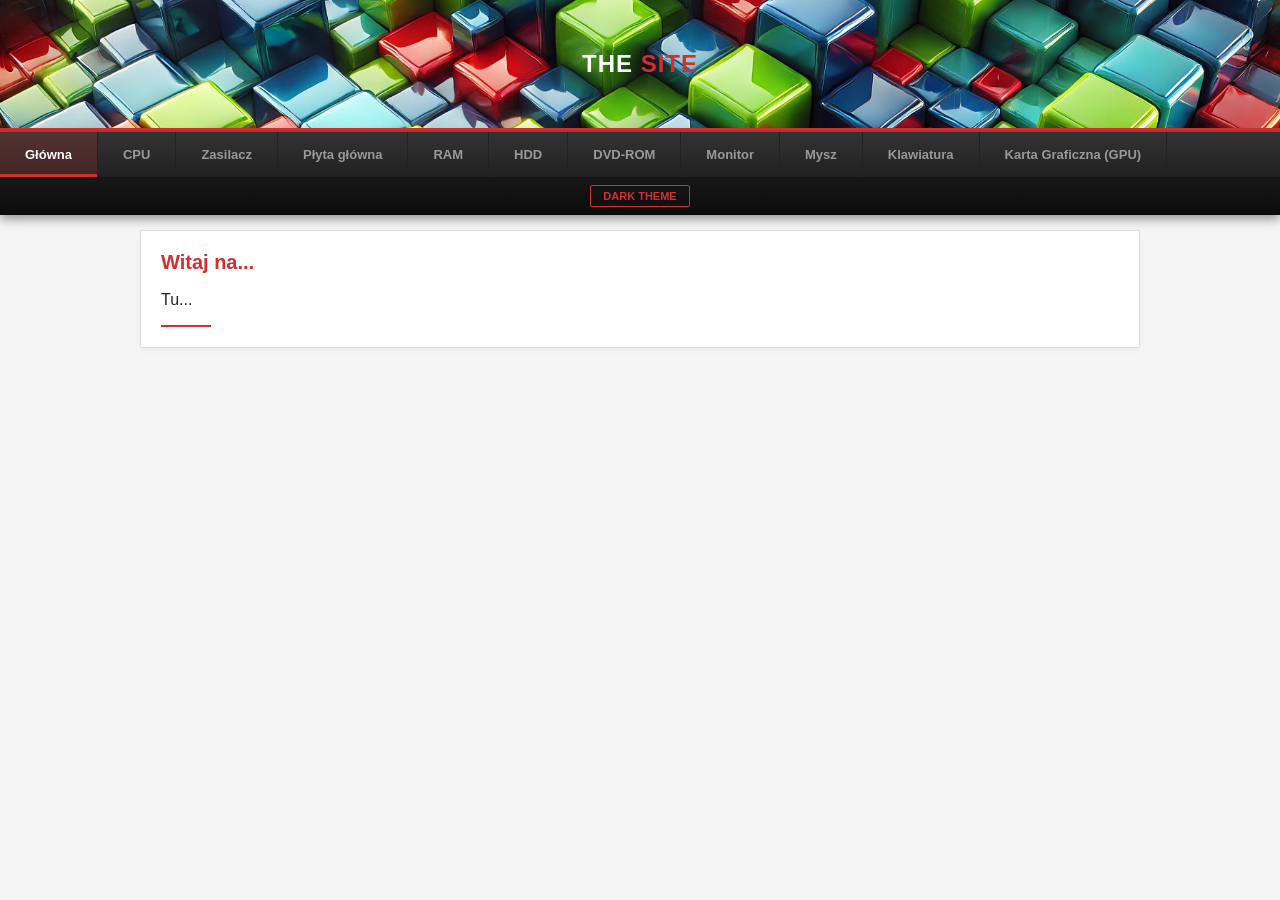
==== index.html @ 6a2832d3 "Edit files" ====
<!DOCTYPE html>
<html lang="pl">
<head>
    <meta charset="UTF-8">
    <meta name="viewport" content="width=device-width, initial-scale=1.0, maximum-scale=1.0, user-scalable=no"> 
    <title>The Site - Strona Główna</title> 
    <link rel="stylesheet" href="css/style.css">
</head>
<body class="light-theme">

    <header>
        <div class="container">
            <h1>The <span>Site</span></h1>
        </div>
    </header>

    <nav>
        <div class="nav-scroll-wrapper">
            <ul class="nav-links">
                <li><a href="index.html" class="active">Główna</a></li>
                <li><a href="pages/cpu.html">CPU</a></li>
                <li><a href="pages/power.html">Zasilacz</a></li>
                <li><a href="pages/motherboard.html">Płyta główna</a></li>
                <li><a href="pages/ram.html">RAM</a></li>
                <li><a href="pages/hdd.html">HDD</a></li>
                <li><a href="pages/dvdrom.html">DVD-ROM</a></li>
                <li><a href="pages/monitor.html">Monitor</a></li>
                <li><a href="pages/mouse.html">Mysz</a></li>
                <li><a href="pages/keyboard.html">Klawiatura</a></li>
                <li><a href="pages/gpu.html">Karta Graficzna (GPU)</a></li>
            </ul>
        </div>
        <div class="theme-bar">
            <button id="theme-toggle">Dark theme</button>
        </div>
    </nav>

    <main class="container">
        <div class="main-box">
            <h2>Witaj na...</h2>
            <p>Tu...</p>
            <div class="accent-line"></div>
        </div>
    </main>

    <script src="js/theme.js"></script>
    
</body>
</html>
---- css/style.css ----
:root {
    --bg-header: #1a1a1a;
    --bg-body: #f5f5f5;
    --card: #ffffff;
    --text: #222222;
    --accent: #d32f2f;
    --nav-grad: linear-gradient(to bottom, #333, #111);
    --border: #dddddd;
}

.dark-theme {
    --bg-header: #000000;
    --bg-body: #121212;
    --card: #1e1e1e;
    --text: #eeeeee;
    --border: #333333;
}

body {
    font-family: "Segoe UI", Tahoma, sans-serif;
    background-color: var(--bg-body);
    color: var(--text);
    margin: 0;
}

.container {
    max-width: 1000px;
    margin: 0 auto;
    padding: 0 10px;
}

header {
    background-image: url(../assets/bg.jpg);
    background-position: center;
    background-repeat: no-repeat;
    background-size: cover;
    
    color: white;
    padding: 50px 0;
    text-align: center;
    border-bottom: 4px solid var(--accent);
}

header h1 { 
    margin: 0; 
    font-size: 24px; 
    letter-spacing: 1px; 
    text-transform: uppercase; 
}

header h1 span { 
    color: var(--accent); 
}

nav {
    background: var(--nav-grad);
    box-shadow: 0 4px 10px rgba(0,0,0,0.4);
}

.nav-scroll-wrapper {
    overflow-x: auto;
    white-space: nowrap;
}

.nav-links {
    display: inline-flex;
    list-style: none;
    margin: 0; padding: 0;
}

.nav-links li a {
    display: block;
    padding: 15px 25px;
    color: #999;
    text-decoration: none;
    font-size: 13px;
    font-weight: bold;
    border-right: 1px solid #222;
}

.nav-links li a.active {
    color: white;
    background: rgba(211, 47, 47, 0.2);
    box-shadow: inset 0 -3px 0 var(--accent);
}

.theme-bar {
    background: rgba(0,0,0,0.3);
    padding: 8px;
    text-align: center;
}

#theme-toggle {
    background: transparent;
    color: var(--accent);
    border: 1px solid var(--accent);
    padding: 4px 12px;
    border-radius: 2px;
    font-size: 11px;
    font-weight: bold;
    cursor: pointer;
    text-transform: uppercase;
}

.main-box {
    background: var(--card);
    margin: 15px 0;
    padding: 20px;
    border-radius: 2px;
    border: 1px solid var(--border);
    box-shadow: 0 2px 5px rgba(0,0,0,0.05);
}

h2 { 
    color: var(--accent); 
    font-size: 20px; 
    margin-top: 0; 
}

.accent-line { 
    height: 2px; 
    background: var(--accent); 
    width: 50px; 
    margin-top: 10px; 
}

.component-layout { 
    display: flex; 
    flex-direction: column; 
    gap: 20px; 
}

.image-column img {
    width: 100%;
    border: 1px solid var(--border);
    padding: 4px;
    background: #fff;
}

.location-info {
    background: rgba(211, 47, 47, 0.05);
    border-left: 4px solid var(--accent);
    padding: 12px;
    margin-top: 15px;
    font-size: 14px;
}

@media (min-width: 600px) {
    .component-layout { flex-direction: row; }
    .image-column { flex: 1; }
    .info-column { flex: 2; }
}
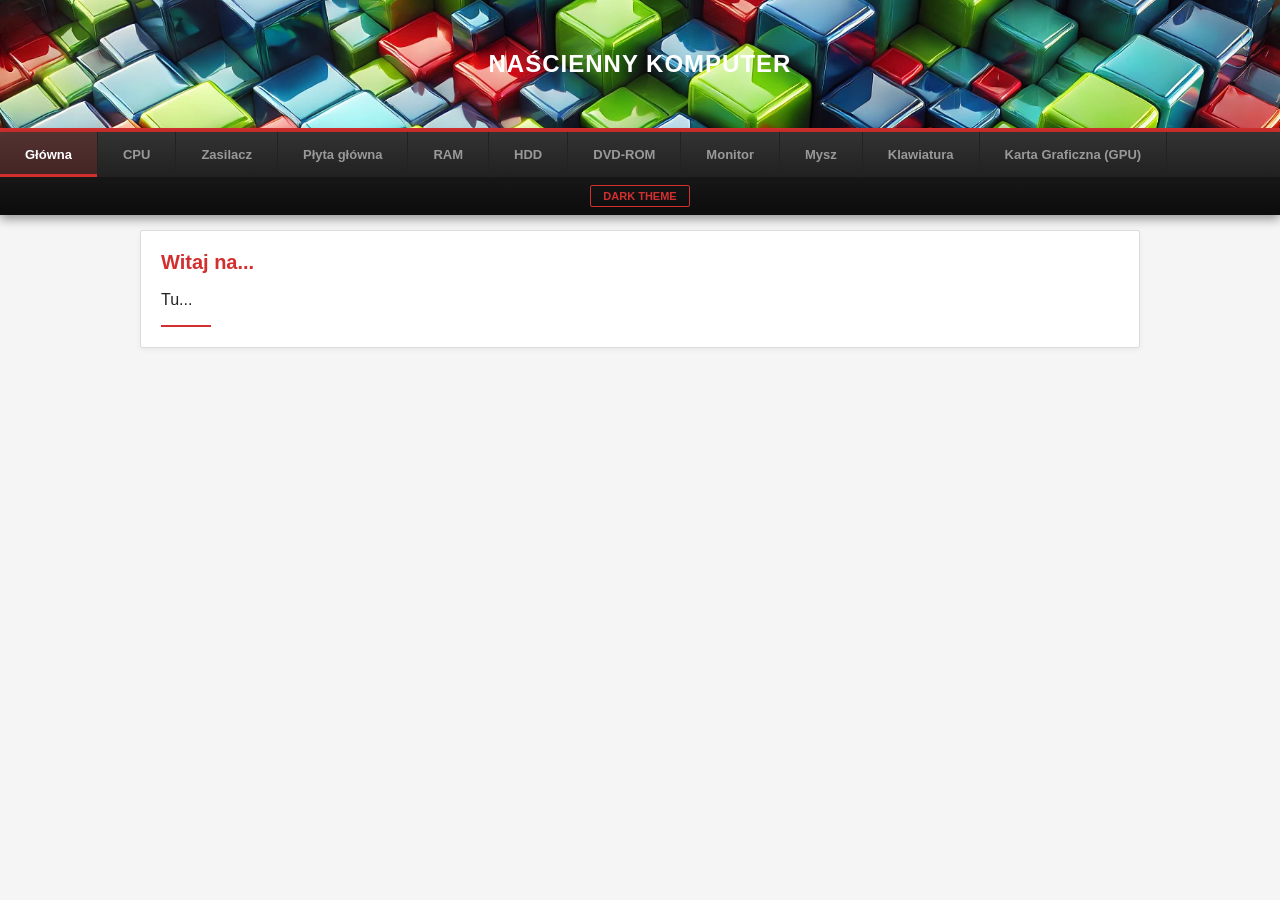
==== commit 31658ce5: "Update index.html" ====
--- a/index.html
+++ b/index.html
@@ -3,14 +3,14 @@
 <head>
     <meta charset="UTF-8">
     <meta name="viewport" content="width=device-width, initial-scale=1.0, maximum-scale=1.0, user-scalable=no"> 
-    <title>The Site - Strona Główna</title> 
+    <title>Naścienny komputer - Strona Główna</title> 
     <link rel="stylesheet" href="css/style.css">
 </head>
 <body class="light-theme">
 
     <header>
         <div class="container">
-            <h1>The <span>Site</span></h1>
+            <h1>Naścienny komputer</h1>
         </div>
     </header>
 
@@ -46,4 +46,4 @@
     <script src="js/theme.js"></script>
     
 </body>
-</html>+</html>
--- a/css/style.css
+++ b/css/style.css
@@ -137,7 +137,7 @@
     background: #fff;
 }
 
-.location-info {
+.interesting_fact {
     background: rgba(211, 47, 47, 0.05);
     border-left: 4px solid var(--accent);
     padding: 12px;
@@ -149,4 +149,4 @@
     .component-layout { flex-direction: row; }
     .image-column { flex: 1; }
     .info-column { flex: 2; }
-}+}
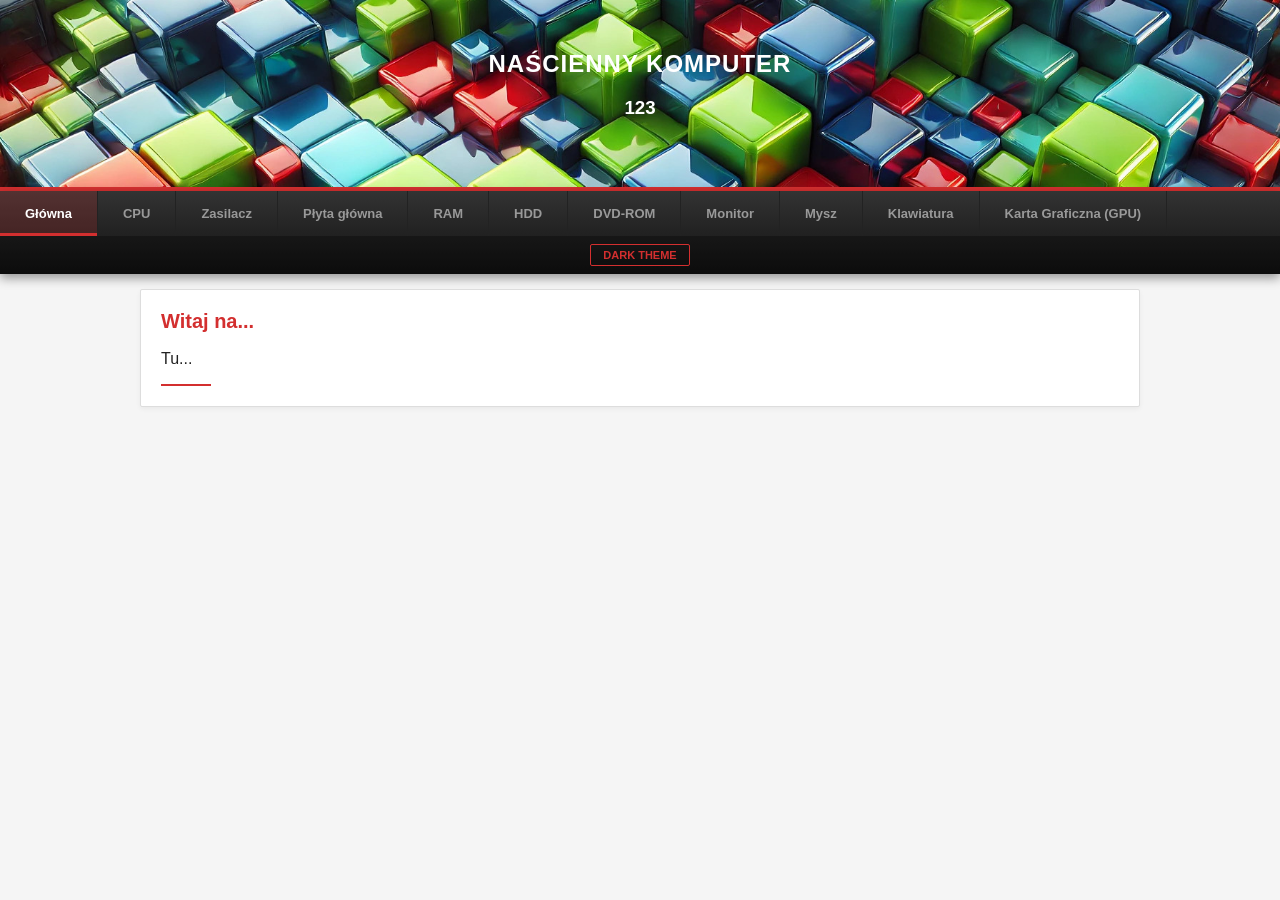
==== commit 5149355b: "Update index.html" ====
--- a/index.html
+++ b/index.html
@@ -11,6 +11,7 @@
     <header>
         <div class="container">
             <h1>Naścienny komputer</h1>
+            <h3>123</h3>
         </div>
     </header>
 
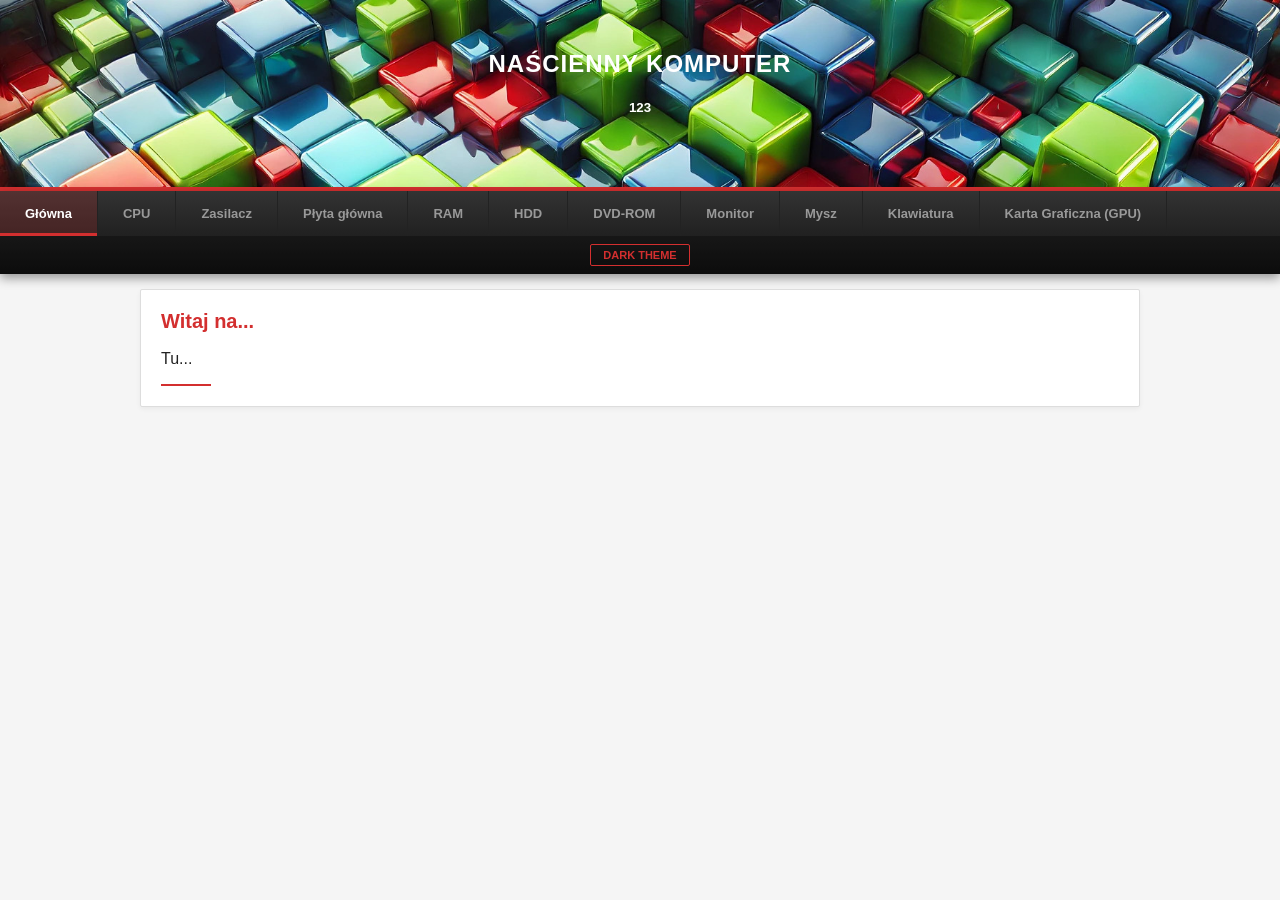
==== commit 4c538f9a: "Update index.html" ====
--- a/index.html
+++ b/index.html
@@ -11,7 +11,7 @@
     <header>
         <div class="container">
             <h1>Naścienny komputer</h1>
-            <h3>123</h3>
+            <h5>123</h5>
         </div>
     </header>
 
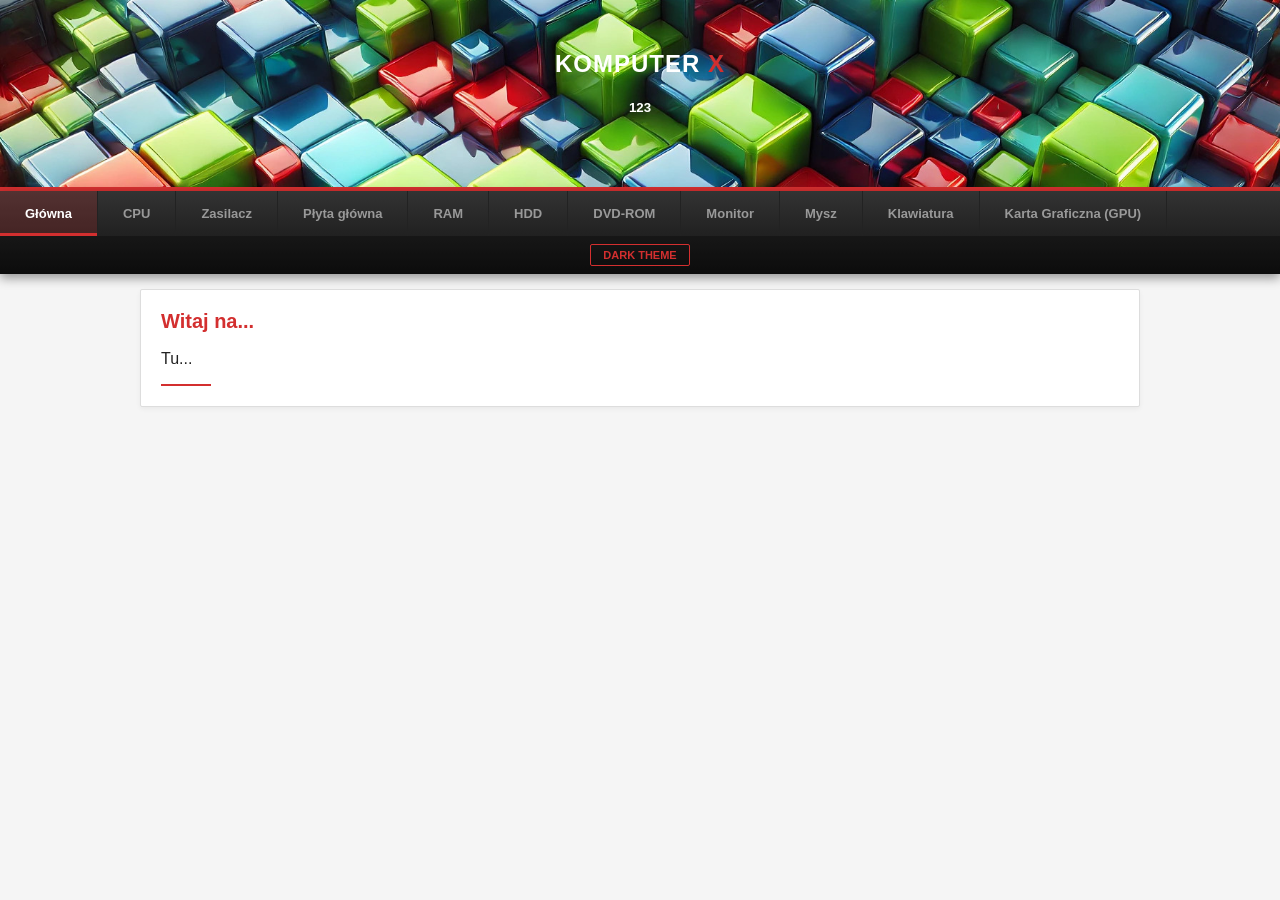
==== commit 9142d258: "Update index.html" ====
--- a/index.html
+++ b/index.html
@@ -3,14 +3,14 @@
 <head>
     <meta charset="UTF-8">
     <meta name="viewport" content="width=device-width, initial-scale=1.0, maximum-scale=1.0, user-scalable=no"> 
-    <title>Naścienny komputer - Strona Główna</title> 
+    <title>Komputer X - Strona Główna</title> 
     <link rel="stylesheet" href="css/style.css">
 </head>
 <body class="light-theme">
 
     <header>
         <div class="container">
-            <h1>Naścienny komputer</h1>
+            <h1>Komputer <span>X</span></h1>
             <h5>123</h5>
         </div>
     </header>
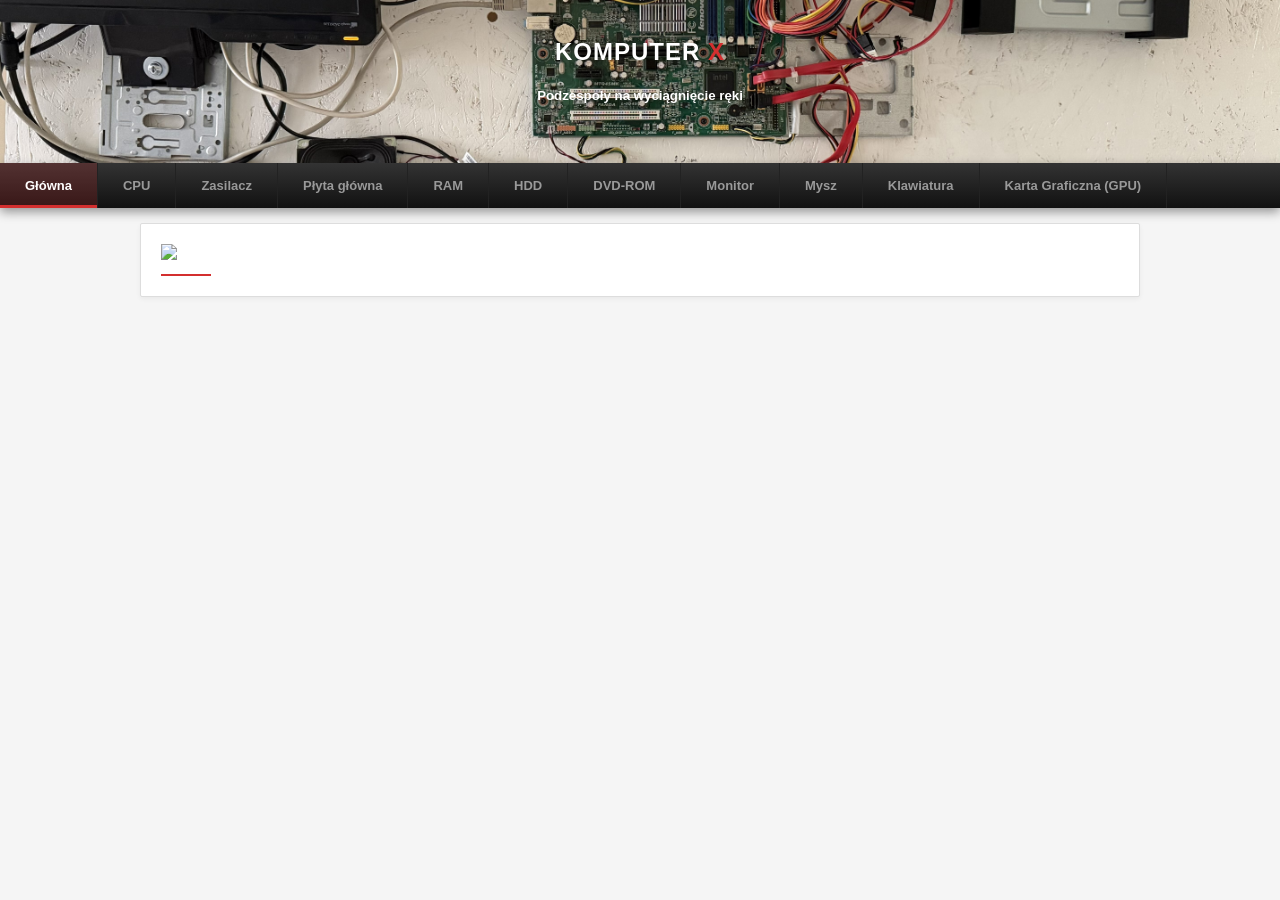
==== commit 9a156d58: "Add files via upload" ====
--- a/index.html
+++ b/index.html
@@ -10,8 +10,8 @@
 
     <header>
         <div class="container">
-            <h1>Komputer <span>X</span></h1>
-            <h5>123</h5>
+            <h1>Komputer <span><strong>X</strong></span></h1>
+            <h5>Podzespoły na wyciągnięcie ręki</h5>
         </div>
     </header>
 
@@ -31,20 +31,13 @@
                 <li><a href="pages/gpu.html">Karta Graficzna (GPU)</a></li>
             </ul>
         </div>
-        <div class="theme-bar">
-            <button id="theme-toggle">Dark theme</button>
-        </div>
     </nav>
 
     <main class="container">
         <div class="main-box">
-            <h2>Witaj na...</h2>
-            <p>Tu...</p>
+            <img src="assets/scheme.png">
             <div class="accent-line"></div>
         </div>
     </main>
-
-    <script src="js/theme.js"></script>
-    
 </body>
 </html>
--- a/css/style.css
+++ b/css/style.css
@@ -36,9 +36,9 @@
     background-size: cover;
     
     color: white;
-    padding: 50px 0;
+    padding: 38px 0;
     text-align: center;
-    border-bottom: 4px solid var(--accent);
+    border-bottom: 0px solid var(--accent);
 }
 
 header h1 { 
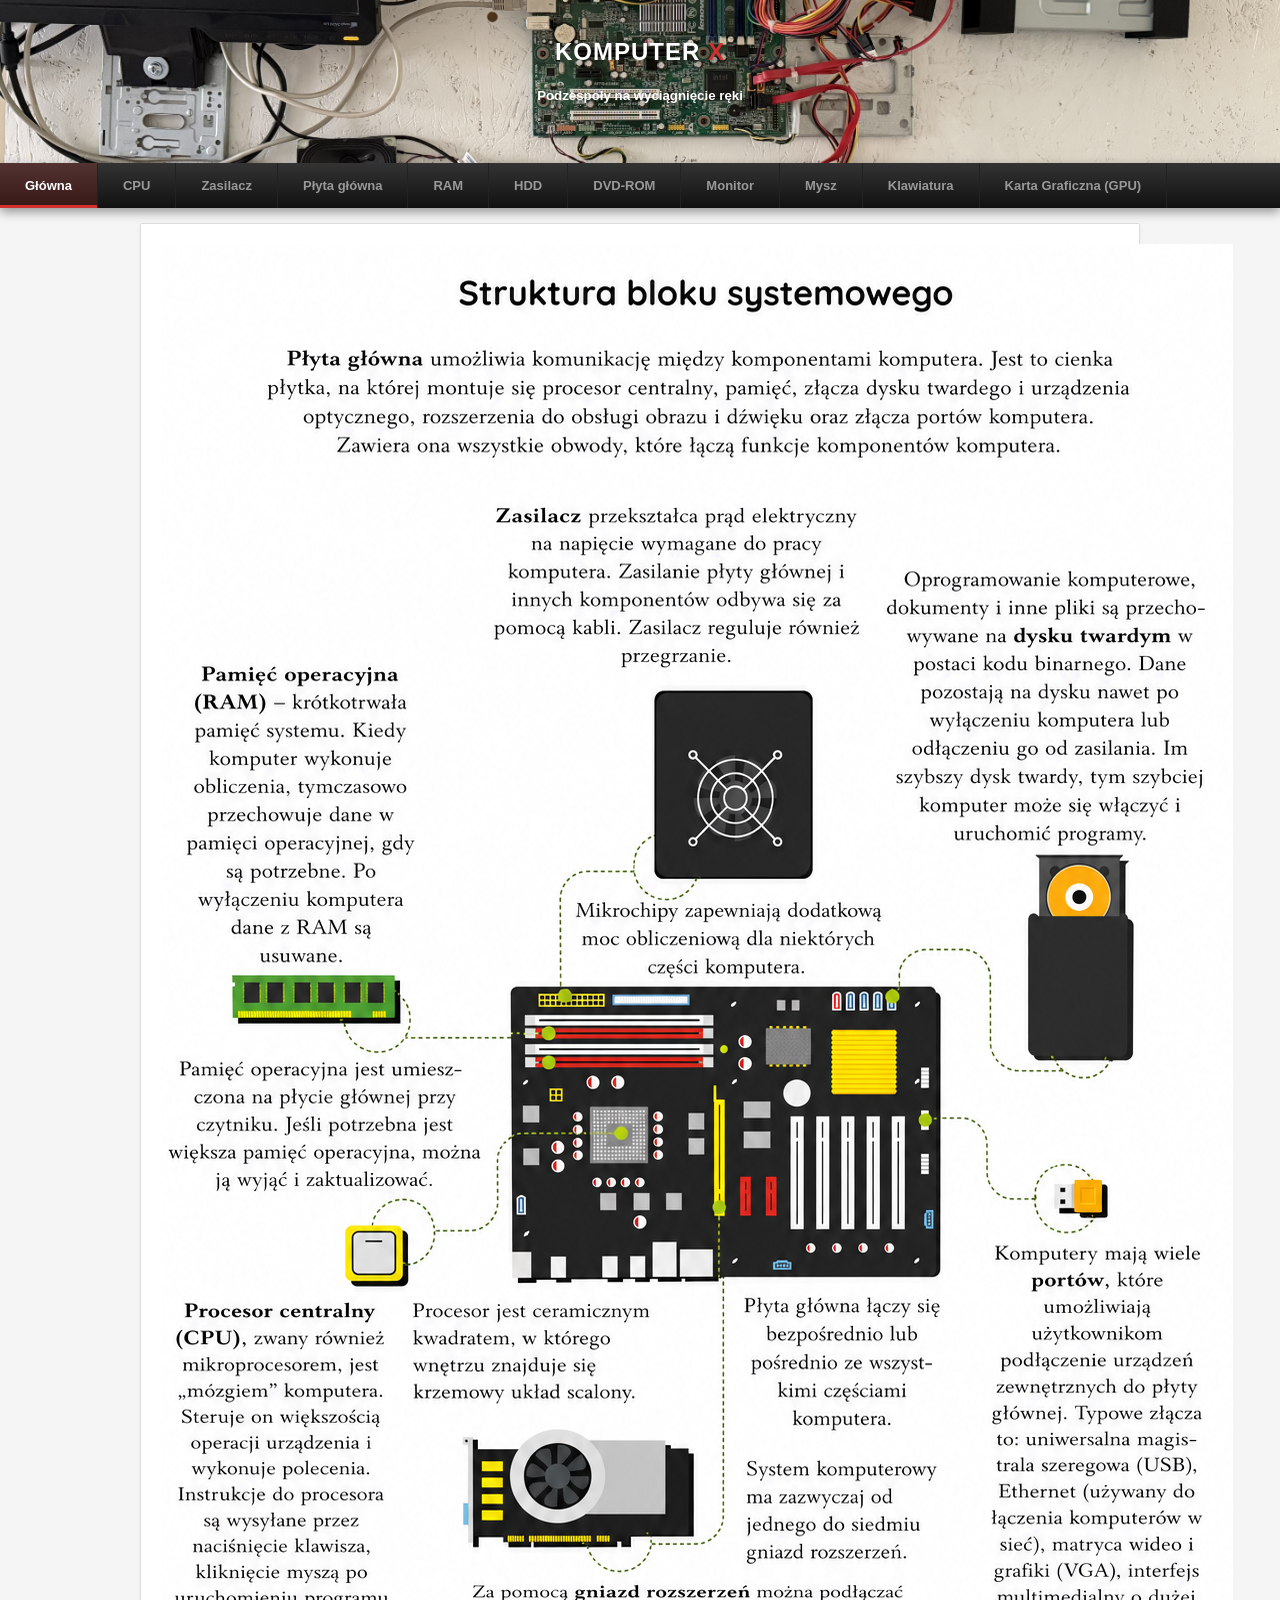
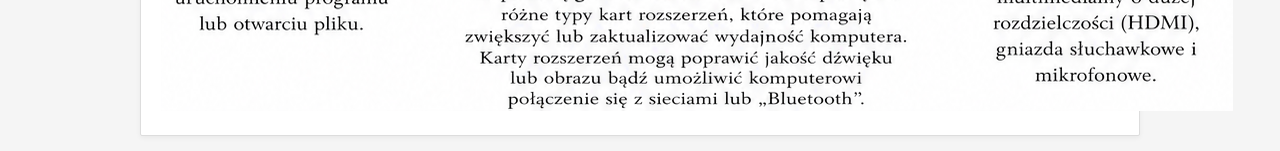
==== commit bd28d7bf: "Add files via upload" ====
--- a/index.html
+++ b/index.html
@@ -35,8 +35,7 @@
 
     <main class="container">
         <div class="main-box">
-            <img src="assets/scheme.png">
-            <div class="accent-line"></div>
+            <img src="assets/scheme.png" class="scheme">
         </div>
     </main>
 </body>
